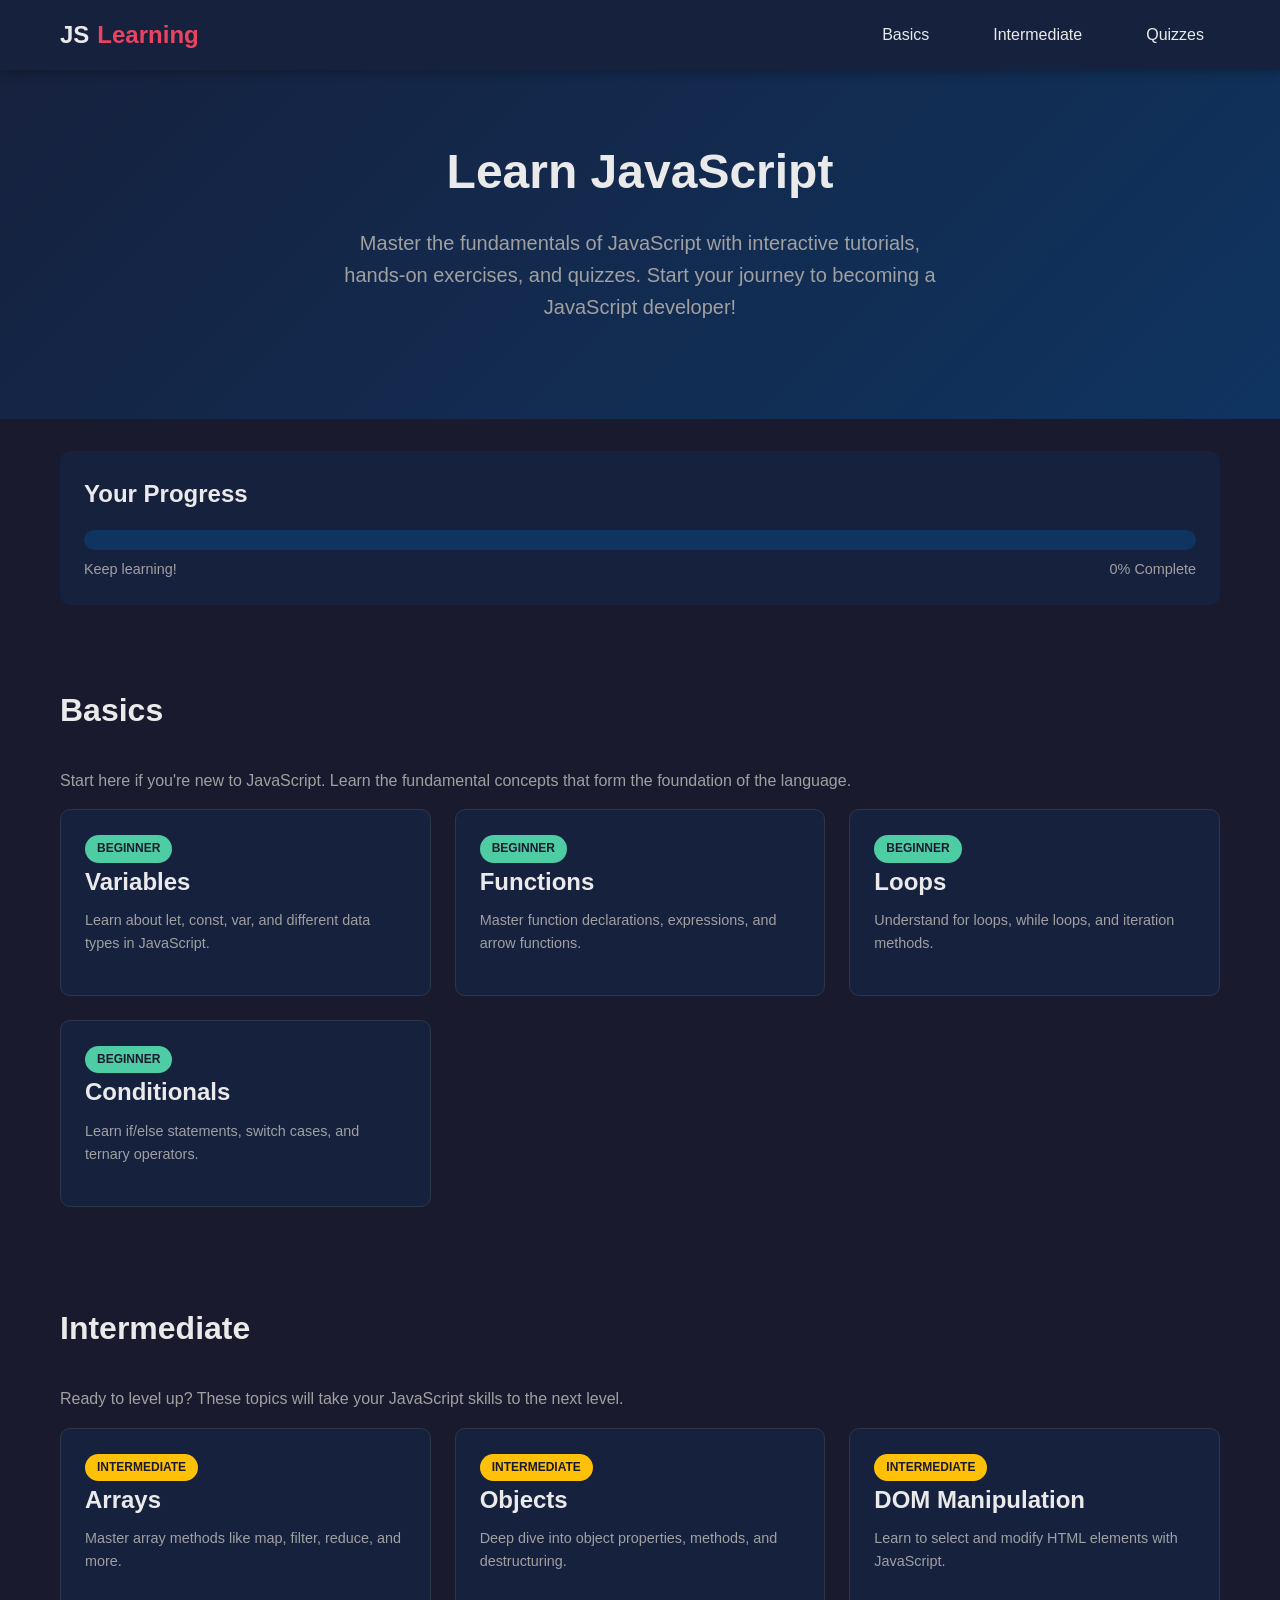
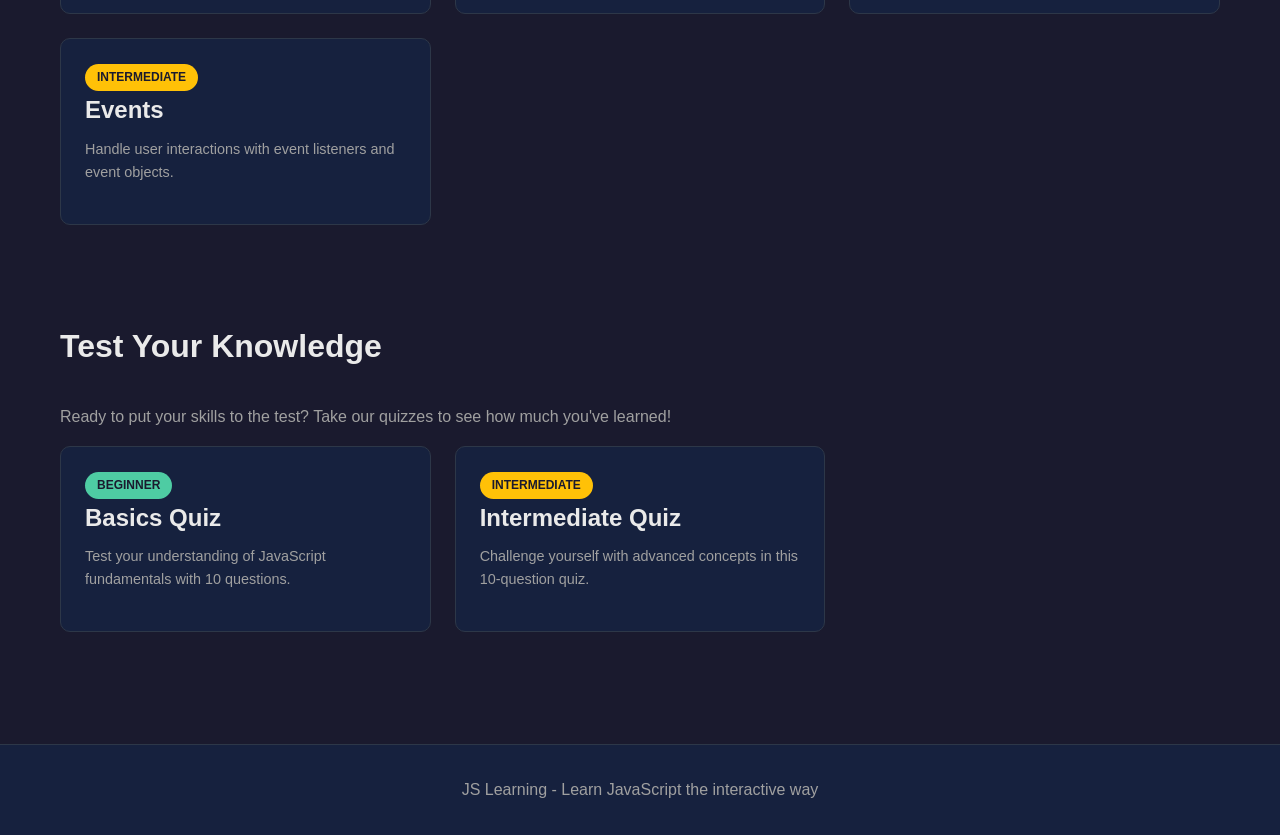
==== index.html @ 57582236 "Add JavaScript learning website with interactive tutorials and quizzes Features: - 8 lessons coverin" ====
<!DOCTYPE html>
<html lang="en">
<head>
    <meta charset="UTF-8">
    <meta name="viewport" content="width=device-width, initial-scale=1.0">
    <title>JS Learning - Master JavaScript Fundamentals</title>
    <link rel="stylesheet" href="css/styles.css">
</head>
<body>
    <header>
        <nav>
            <a href="index.html" class="logo">JS<span>Learning</span></a>
            <ul class="nav-links">
                <li><a href="#basics">Basics</a></li>
                <li><a href="#intermediate">Intermediate</a></li>
                <li><a href="#quizzes">Quizzes</a></li>
            </ul>
            <button class="mobile-menu">☰</button>
        </nav>
    </header>

    <main>
        <section class="hero">
            <div class="container">
                <h1>Learn JavaScript</h1>
                <p>Master the fundamentals of JavaScript with interactive tutorials, hands-on exercises, and quizzes. Start your journey to becoming a JavaScript developer!</p>
            </div>
        </section>

        <div class="container">
            <div class="progress-container">
                <h3>Your Progress</h3>
                <div class="progress-bar">
                    <div class="progress-fill" style="width: 0%"></div>
                </div>
                <div class="progress-text">
                    <span>Keep learning!</span>
                    <span>0% Complete</span>
                </div>
            </div>

            <section id="basics" class="topics-section">
                <h2>Basics</h2>
                <p>Start here if you're new to JavaScript. Learn the fundamental concepts that form the foundation of the language.</p>
                <div class="topics-grid">
                    <a href="lessons/basics/variables.html" class="topic-card" data-lesson="variables">
                        <span class="difficulty beginner">Beginner</span>
                        <h3>Variables</h3>
                        <p>Learn about let, const, var, and different data types in JavaScript.</p>
                    </a>
                    <a href="lessons/basics/functions.html" class="topic-card" data-lesson="functions">
                        <span class="difficulty beginner">Beginner</span>
                        <h3>Functions</h3>
                        <p>Master function declarations, expressions, and arrow functions.</p>
                    </a>
                    <a href="lessons/basics/loops.html" class="topic-card" data-lesson="loops">
                        <span class="difficulty beginner">Beginner</span>
                        <h3>Loops</h3>
                        <p>Understand for loops, while loops, and iteration methods.</p>
                    </a>
                    <a href="lessons/basics/conditionals.html" class="topic-card" data-lesson="conditionals">
                        <span class="difficulty beginner">Beginner</span>
                        <h3>Conditionals</h3>
                        <p>Learn if/else statements, switch cases, and ternary operators.</p>
                    </a>
                </div>
            </section>

            <section id="intermediate" class="topics-section">
                <h2>Intermediate</h2>
                <p>Ready to level up? These topics will take your JavaScript skills to the next level.</p>
                <div class="topics-grid">
                    <a href="lessons/intermediate/arrays.html" class="topic-card" data-lesson="arrays">
                        <span class="difficulty intermediate">Intermediate</span>
                        <h3>Arrays</h3>
                        <p>Master array methods like map, filter, reduce, and more.</p>
                    </a>
                    <a href="lessons/intermediate/objects.html" class="topic-card" data-lesson="objects">
                        <span class="difficulty intermediate">Intermediate</span>
                        <h3>Objects</h3>
                        <p>Deep dive into object properties, methods, and destructuring.</p>
                    </a>
                    <a href="lessons/intermediate/dom.html" class="topic-card" data-lesson="dom">
                        <span class="difficulty intermediate">Intermediate</span>
                        <h3>DOM Manipulation</h3>
                        <p>Learn to select and modify HTML elements with JavaScript.</p>
                    </a>
                    <a href="lessons/intermediate/events.html" class="topic-card" data-lesson="events">
                        <span class="difficulty intermediate">Intermediate</span>
                        <h3>Events</h3>
                        <p>Handle user interactions with event listeners and event objects.</p>
                    </a>
                </div>
            </section>

            <section id="quizzes" class="topics-section">
                <h2>Test Your Knowledge</h2>
                <p>Ready to put your skills to the test? Take our quizzes to see how much you've learned!</p>
                <div class="topics-grid">
                    <a href="lessons/quizzes/basics-quiz.html" class="topic-card" data-lesson="basics-quiz">
                        <span class="difficulty beginner">Beginner</span>
                        <h3>Basics Quiz</h3>
                        <p>Test your understanding of JavaScript fundamentals with 10 questions.</p>
                    </a>
                    <a href="lessons/quizzes/intermediate-quiz.html" class="topic-card" data-lesson="intermediate-quiz">
                        <span class="difficulty intermediate">Intermediate</span>
                        <h3>Intermediate Quiz</h3>
                        <p>Challenge yourself with advanced concepts in this 10-question quiz.</p>
                    </a>
                </div>
            </section>
        </div>
    </main>

    <footer>
        <div class="container">
            <p>JS Learning - Learn JavaScript the interactive way</p>
        </div>
    </footer>

    <script src="js/main.js"></script>
</body>
</html>
---- css/styles.css ----
/* CSS Variables for theming */
:root {
    --bg-primary: #1a1a2e;
    --bg-secondary: #16213e;
    --bg-tertiary: #0f3460;
    --text-primary: #eaeaea;
    --text-secondary: #a0a0a0;
    --accent: #e94560;
    --accent-hover: #ff6b6b;
    --success: #4ecca3;
    --warning: #ffc107;
    --error: #ff4757;
    --code-bg: #0d1117;
    --border: #2d3748;
    --shadow: rgba(0, 0, 0, 0.3);
}

/* Reset and Base Styles */
* {
    margin: 0;
    padding: 0;
    box-sizing: border-box;
}

html {
    scroll-behavior: smooth;
}

body {
    font-family: 'Segoe UI', Tahoma, Geneva, Verdana, sans-serif;
    background-color: var(--bg-primary);
    color: var(--text-primary);
    line-height: 1.6;
    min-height: 100vh;
}

/* Typography */
h1, h2, h3, h4 {
    margin-bottom: 1rem;
    font-weight: 600;
}

h1 { font-size: 2.5rem; }
h2 { font-size: 2rem; }
h3 { font-size: 1.5rem; }
h4 { font-size: 1.25rem; }

p {
    margin-bottom: 1rem;
    color: var(--text-secondary);
}

a {
    color: var(--accent);
    text-decoration: none;
    transition: color 0.3s ease;
}

a:hover {
    color: var(--accent-hover);
}

/* Container */
.container {
    max-width: 1200px;
    margin: 0 auto;
    padding: 0 20px;
}

/* Header & Navigation */
header {
    background-color: var(--bg-secondary);
    padding: 1rem 0;
    position: sticky;
    top: 0;
    z-index: 1000;
    box-shadow: 0 2px 10px var(--shadow);
}

nav {
    display: flex;
    justify-content: space-between;
    align-items: center;
    max-width: 1200px;
    margin: 0 auto;
    padding: 0 20px;
}

.logo {
    font-size: 1.5rem;
    font-weight: 700;
    color: var(--text-primary);
    display: flex;
    align-items: center;
    gap: 0.5rem;
}

.logo span {
    color: var(--accent);
}

.nav-links {
    display: flex;
    list-style: none;
    gap: 2rem;
}

.nav-links a {
    color: var(--text-primary);
    font-weight: 500;
    padding: 0.5rem 1rem;
    border-radius: 5px;
    transition: background-color 0.3s ease;
}

.nav-links a:hover {
    background-color: var(--bg-tertiary);
}

.mobile-menu {
    display: none;
    background: none;
    border: none;
    color: var(--text-primary);
    font-size: 1.5rem;
    cursor: pointer;
}

/* Hero Section */
.hero {
    text-align: center;
    padding: 4rem 0;
    background: linear-gradient(135deg, var(--bg-secondary), var(--bg-tertiary));
}

.hero h1 {
    font-size: 3rem;
    margin-bottom: 1rem;
}

.hero p {
    font-size: 1.25rem;
    max-width: 600px;
    margin: 0 auto 2rem;
}

/* Progress Bar */
.progress-container {
    background-color: var(--bg-secondary);
    padding: 1.5rem;
    border-radius: 10px;
    margin: 2rem 0;
}

.progress-bar {
    background-color: var(--bg-tertiary);
    border-radius: 10px;
    height: 20px;
    overflow: hidden;
    margin-top: 0.5rem;
}

.progress-fill {
    background: linear-gradient(90deg, var(--accent), var(--accent-hover));
    height: 100%;
    border-radius: 10px;
    transition: width 0.5s ease;
}

.progress-text {
    display: flex;
    justify-content: space-between;
    margin-top: 0.5rem;
    font-size: 0.9rem;
    color: var(--text-secondary);
}

/* Topic Cards */
.topics-section {
    padding: 3rem 0;
}

.topics-section h2 {
    margin-bottom: 2rem;
}

.topics-grid {
    display: grid;
    grid-template-columns: repeat(auto-fill, minmax(280px, 1fr));
    gap: 1.5rem;
}

.topic-card {
    background-color: var(--bg-secondary);
    border-radius: 10px;
    padding: 1.5rem;
    transition: transform 0.3s ease, box-shadow 0.3s ease;
    border: 1px solid var(--border);
    position: relative;
    overflow: hidden;
}

.topic-card:hover {
    transform: translateY(-5px);
    box-shadow: 0 10px 30px var(--shadow);
}

.topic-card.completed::after {
    content: '✓';
    position: absolute;
    top: 10px;
    right: 10px;
    background-color: var(--success);
    color: white;
    width: 25px;
    height: 25px;
    border-radius: 50%;
    display: flex;
    align-items: center;
    justify-content: center;
    font-size: 0.8rem;
}

.topic-card h3 {
    color: var(--text-primary);
    margin-bottom: 0.5rem;
}

.topic-card p {
    font-size: 0.9rem;
    margin-bottom: 1rem;
}

.topic-card .difficulty {
    display: inline-block;
    padding: 0.25rem 0.75rem;
    border-radius: 15px;
    font-size: 0.75rem;
    font-weight: 600;
    text-transform: uppercase;
}

.difficulty.beginner {
    background-color: var(--success);
    color: var(--bg-primary);
}

.difficulty.intermediate {
    background-color: var(--warning);
    color: var(--bg-primary);
}

/* Lesson Content */
.lesson-container {
    max-width: 900px;
    margin: 0 auto;
    padding: 2rem 20px;
}

.lesson-header {
    margin-bottom: 2rem;
    padding-bottom: 1rem;
    border-bottom: 1px solid var(--border);
}

.lesson-header h1 {
    margin-bottom: 0.5rem;
}

.breadcrumb {
    color: var(--text-secondary);
    font-size: 0.9rem;
}

.breadcrumb a {
    color: var(--text-secondary);
}

.breadcrumb a:hover {
    color: var(--accent);
}

.lesson-content section {
    margin-bottom: 3rem;
}

.lesson-content h2 {
    color: var(--accent);
    margin-bottom: 1rem;
}

.lesson-content ul, .lesson-content ol {
    margin-left: 1.5rem;
    margin-bottom: 1rem;
    color: var(--text-secondary);
}

.lesson-content li {
    margin-bottom: 0.5rem;
}

/* Code Blocks */
.code-block {
    background-color: var(--code-bg);
    border-radius: 8px;
    margin: 1rem 0;
    overflow: hidden;
    border: 1px solid var(--border);
}

.code-header {
    background-color: var(--bg-tertiary);
    padding: 0.5rem 1rem;
    display: flex;
    justify-content: space-between;
    align-items: center;
    font-size: 0.85rem;
    color: var(--text-secondary);
}

.code-header .language {
    font-weight: 600;
}

pre {
    padding: 1rem;
    overflow-x: auto;
    font-family: 'Fira Code', 'Consolas', monospace;
    font-size: 0.9rem;
    line-height: 1.5;
}

code {
    font-family: 'Fira Code', 'Consolas', monospace;
}

/* Inline code */
p code, li code {
    background-color: var(--code-bg);
    padding: 0.2rem 0.5rem;
    border-radius: 4px;
    font-size: 0.85em;
    color: var(--accent);
}

/* Syntax Highlighting */
.keyword { color: #c678dd; }
.string { color: #98c379; }
.number { color: #d19a66; }
.comment { color: #5c6370; font-style: italic; }
.function { color: #61afef; }
.operator { color: #56b6c2; }
.variable { color: #e06c75; }
.property { color: #e5c07b; }

/* Interactive Code Editor */
.code-editor {
    background-color: var(--code-bg);
    border-radius: 8px;
    margin: 1.5rem 0;
    border: 1px solid var(--border);
    overflow: hidden;
}

.editor-header {
    background-color: var(--bg-tertiary);
    padding: 0.75rem 1rem;
    display: flex;
    justify-content: space-between;
    align-items: center;
}

.editor-header span {
    font-weight: 600;
    color: var(--text-secondary);
}

.editor-textarea {
    width: 100%;
    min-height: 150px;
    padding: 1rem;
    background-color: var(--code-bg);
    color: var(--text-primary);
    border: none;
    font-family: 'Fira Code', 'Consolas', monospace;
    font-size: 0.9rem;
    line-height: 1.5;
    resize: vertical;
    outline: none;
}

.editor-textarea:focus {
    box-shadow: inset 0 0 0 2px var(--accent);
}

.editor-output {
    border-top: 1px solid var(--border);
    padding: 1rem;
    background-color: #0a0e14;
    min-height: 60px;
    font-family: 'Fira Code', 'Consolas', monospace;
    font-size: 0.85rem;
}

.output-label {
    color: var(--text-secondary);
    font-size: 0.75rem;
    text-transform: uppercase;
    margin-bottom: 0.5rem;
}

.output-content {
    color: var(--success);
    white-space: pre-wrap;
}

.output-content.error {
    color: var(--error);
}

/* Buttons */
.btn {
    display: inline-block;
    padding: 0.75rem 1.5rem;
    border: none;
    border-radius: 5px;
    font-size: 1rem;
    font-weight: 600;
    cursor: pointer;
    transition: all 0.3s ease;
    text-align: center;
}

.btn-primary {
    background-color: var(--accent);
    color: white;
}

.btn-primary:hover {
    background-color: var(--accent-hover);
}

.btn-secondary {
    background-color: var(--bg-tertiary);
    color: var(--text-primary);
}

.btn-secondary:hover {
    background-color: var(--border);
}

.btn-success {
    background-color: var(--success);
    color: var(--bg-primary);
}

.btn-success:hover {
    background-color: #3db892;
}

.btn-small {
    padding: 0.5rem 1rem;
    font-size: 0.85rem;
}

/* Challenge Box */
.challenge-box {
    background-color: var(--bg-tertiary);
    border-left: 4px solid var(--accent);
    border-radius: 0 8px 8px 0;
    padding: 1.5rem;
    margin: 2rem 0;
}

.challenge-box h4 {
    color: var(--accent);
    margin-bottom: 0.5rem;
}

/* Info Box */
.info-box {
    background-color: var(--bg-secondary);
    border-left: 4px solid var(--success);
    border-radius: 0 8px 8px 0;
    padding: 1rem 1.5rem;
    margin: 1rem 0;
}

.info-box.warning {
    border-left-color: var(--warning);
}

/* Lesson Navigation */
.lesson-nav {
    display: flex;
    justify-content: space-between;
    margin-top: 3rem;
    padding-top: 2rem;
    border-top: 1px solid var(--border);
}

.lesson-nav a {
    display: flex;
    align-items: center;
    gap: 0.5rem;
    padding: 0.75rem 1.5rem;
    background-color: var(--bg-secondary);
    border-radius: 5px;
    transition: background-color 0.3s ease;
}

.lesson-nav a:hover {
    background-color: var(--bg-tertiary);
}

.lesson-nav .next {
    margin-left: auto;
}

/* Quiz Styles */
.quiz-container {
    max-width: 800px;
    margin: 0 auto;
    padding: 2rem 20px;
}

.quiz-header {
    text-align: center;
    margin-bottom: 2rem;
}

.quiz-progress {
    display: flex;
    justify-content: center;
    gap: 0.5rem;
    margin-bottom: 2rem;
}

.quiz-progress .dot {
    width: 12px;
    height: 12px;
    border-radius: 50%;
    background-color: var(--bg-tertiary);
    transition: background-color 0.3s ease;
}

.quiz-progress .dot.active {
    background-color: var(--accent);
}

.quiz-progress .dot.correct {
    background-color: var(--success);
}

.quiz-progress .dot.incorrect {
    background-color: var(--error);
}

.question-card {
    background-color: var(--bg-secondary);
    border-radius: 10px;
    padding: 2rem;
    margin-bottom: 1.5rem;
}

.question-number {
    color: var(--accent);
    font-size: 0.9rem;
    margin-bottom: 0.5rem;
}

.question-text {
    font-size: 1.25rem;
    margin-bottom: 1.5rem;
    color: var(--text-primary);
}

.options-list {
    list-style: none;
}

.option {
    background-color: var(--bg-tertiary);
    border: 2px solid var(--border);
    border-radius: 8px;
    padding: 1rem 1.5rem;
    margin-bottom: 0.75rem;
    cursor: pointer;
    transition: all 0.3s ease;
    display: flex;
    align-items: center;
    gap: 1rem;
}

.option:hover {
    border-color: var(--accent);
}

.option.selected {
    border-color: var(--accent);
    background-color: rgba(233, 69, 96, 0.1);
}

.option.correct {
    border-color: var(--success);
    background-color: rgba(78, 204, 163, 0.1);
}

.option.incorrect {
    border-color: var(--error);
    background-color: rgba(255, 71, 87, 0.1);
}

.option-marker {
    width: 30px;
    height: 30px;
    border-radius: 50%;
    background-color: var(--bg-secondary);
    display: flex;
    align-items: center;
    justify-content: center;
    font-weight: 600;
    flex-shrink: 0;
}

.feedback {
    padding: 1rem;
    border-radius: 8px;
    margin-top: 1rem;
    display: none;
}

.feedback.show {
    display: block;
}

.feedback.correct {
    background-color: rgba(78, 204, 163, 0.1);
    border: 1px solid var(--success);
    color: var(--success);
}

.feedback.incorrect {
    background-color: rgba(255, 71, 87, 0.1);
    border: 1px solid var(--error);
    color: var(--error);
}

.quiz-actions {
    display: flex;
    justify-content: center;
    gap: 1rem;
    margin-top: 1.5rem;
}

/* Results */
.results-container {
    text-align: center;
    padding: 3rem;
    background-color: var(--bg-secondary);
    border-radius: 10px;
}

.results-score {
    font-size: 4rem;
    font-weight: 700;
    color: var(--accent);
    margin-bottom: 1rem;
}

.results-message {
    font-size: 1.5rem;
    margin-bottom: 2rem;
}

/* Footer */
footer {
    background-color: var(--bg-secondary);
    padding: 2rem 0;
    margin-top: 4rem;
    text-align: center;
    border-top: 1px solid var(--border);
}

footer p {
    color: var(--text-secondary);
    margin: 0;
}

/* Responsive Design */
@media (max-width: 768px) {
    .nav-links {
        display: none;
        position: absolute;
        top: 100%;
        left: 0;
        right: 0;
        background-color: var(--bg-secondary);
        flex-direction: column;
        padding: 1rem;
        gap: 0.5rem;
    }

    .nav-links.active {
        display: flex;
    }

    .mobile-menu {
        display: block;
    }

    .hero h1 {
        font-size: 2rem;
    }

    .hero p {
        font-size: 1rem;
    }

    .topics-grid {
        grid-template-columns: 1fr;
    }

    .lesson-nav {
        flex-direction: column;
        gap: 1rem;
    }

    .lesson-nav a {
        justify-content: center;
    }

    h1 { font-size: 2rem; }
    h2 { font-size: 1.5rem; }
}

@media (max-width: 480px) {
    .container {
        padding: 0 15px;
    }

    .question-card {
        padding: 1.5rem;
    }

    .option {
        padding: 0.75rem 1rem;
    }
}

/* Animations */
@keyframes fadeIn {
    from { opacity: 0; transform: translateY(10px); }
    to { opacity: 1; transform: translateY(0); }
}

.fade-in {
    animation: fadeIn 0.3s ease forwards;
}

/* Mark Complete Button */
.mark-complete {
    display: flex;
    justify-content: center;
    margin: 2rem 0;
}

.mark-complete .btn {
    display: flex;
    align-items: center;
    gap: 0.5rem;
}

/* Complete Status */
.complete-status {
    display: flex;
    align-items: center;
    justify-content: center;
    gap: 0.5rem;
    color: var(--success);
    font-weight: 600;
    margin: 2rem 0;
}
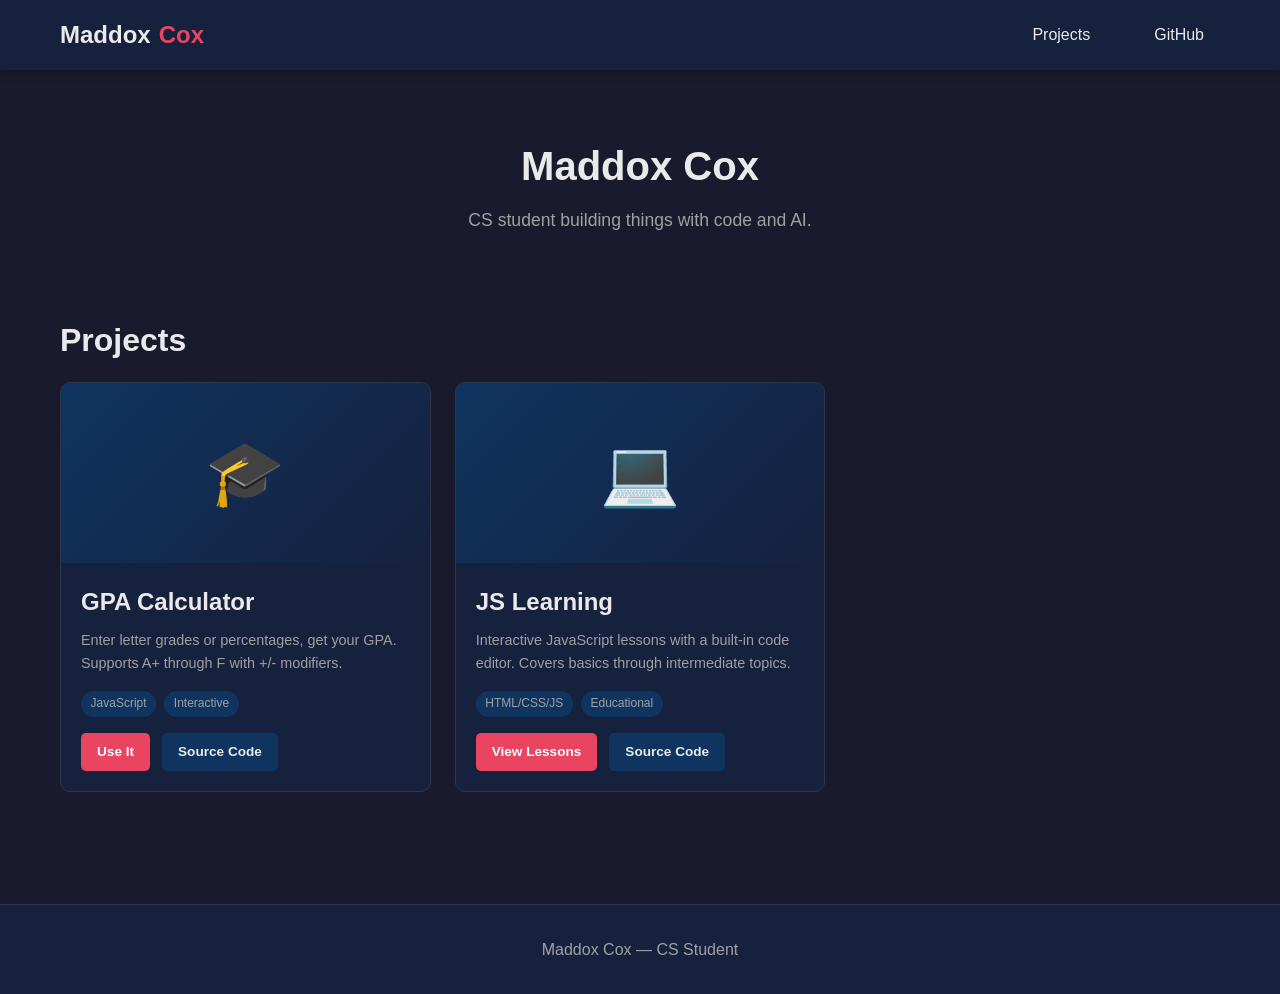
==== commit 2c69e42f: "Redesign site as project directory with interactive GPA calculator Replace JS Learning homepage with" ====
--- a/index.html
+++ b/index.html
@@ -3,118 +3,162 @@
 <head>
     <meta charset="UTF-8">
     <meta name="viewport" content="width=device-width, initial-scale=1.0">
-    <title>JS Learning - Master JavaScript Fundamentals</title>
+    <title>Maddox Cox — Projects</title>
     <link rel="stylesheet" href="css/styles.css">
+    <style>
+        .projects-section {
+            padding: 3rem 0;
+        }
+
+        .projects-grid {
+            display: grid;
+            grid-template-columns: repeat(auto-fill, minmax(300px, 1fr));
+            gap: 1.5rem;
+        }
+
+        .project-card {
+            background-color: var(--bg-secondary);
+            border-radius: 10px;
+            border: 1px solid var(--border);
+            overflow: hidden;
+            transition: transform 0.3s ease, box-shadow 0.3s ease;
+        }
+
+        .project-card:hover {
+            transform: translateY(-5px);
+            box-shadow: 0 10px 30px var(--shadow);
+        }
+
+        .project-card .preview {
+            height: 180px;
+            display: flex;
+            align-items: center;
+            justify-content: center;
+            font-size: 4rem;
+            background: linear-gradient(135deg, var(--bg-tertiary), var(--bg-secondary));
+        }
+
+        .project-card .details {
+            padding: 1.25rem;
+        }
+
+        .project-card .details h3 {
+            margin-bottom: 0.5rem;
+            color: var(--text-primary);
+        }
+
+        .project-card .details p {
+            font-size: 0.9rem;
+            margin-bottom: 1rem;
+        }
+
+        .project-card .tags {
+            display: flex;
+            flex-wrap: wrap;
+            gap: 0.5rem;
+            margin-bottom: 1rem;
+        }
+
+        .project-card .tag {
+            font-size: 0.75rem;
+            padding: 0.2rem 0.6rem;
+            border-radius: 15px;
+            background-color: var(--bg-tertiary);
+            color: var(--text-secondary);
+        }
+
+        .project-card .links {
+            display: flex;
+            gap: 0.75rem;
+        }
+
+        .project-card .links a {
+            font-size: 0.85rem;
+            font-weight: 600;
+        }
+
+        .portfolio-hero {
+            text-align: center;
+            padding: 4rem 0 2rem;
+        }
+
+        .portfolio-hero h1 {
+            font-size: 2.5rem;
+            margin-bottom: 0.5rem;
+        }
+
+        .portfolio-hero p {
+            font-size: 1.1rem;
+            max-width: 500px;
+            margin: 0 auto;
+        }
+    </style>
 </head>
 <body>
     <header>
         <nav>
-            <a href="index.html" class="logo">JS<span>Learning</span></a>
+            <a href="index.html" class="logo">Maddox<span>Cox</span></a>
             <ul class="nav-links">
-                <li><a href="#basics">Basics</a></li>
-                <li><a href="#intermediate">Intermediate</a></li>
-                <li><a href="#quizzes">Quizzes</a></li>
+                <li><a href="#projects">Projects</a></li>
+                <li><a href="https://github.com/maddoxcox" target="_blank">GitHub</a></li>
             </ul>
             <button class="mobile-menu">☰</button>
         </nav>
     </header>
 
     <main>
-        <section class="hero">
+        <section class="portfolio-hero">
             <div class="container">
-                <h1>Learn JavaScript</h1>
-                <p>Master the fundamentals of JavaScript with interactive tutorials, hands-on exercises, and quizzes. Start your journey to becoming a JavaScript developer!</p>
+                <h1>Maddox Cox</h1>
+                <p>CS student building things with code and AI.</p>
             </div>
         </section>
 
-        <div class="container">
-            <div class="progress-container">
-                <h3>Your Progress</h3>
-                <div class="progress-bar">
-                    <div class="progress-fill" style="width: 0%"></div>
-                </div>
-                <div class="progress-text">
-                    <span>Keep learning!</span>
-                    <span>0% Complete</span>
+        <section id="projects" class="projects-section">
+            <div class="container">
+                <h2>Projects</h2>
+                <div class="projects-grid">
+
+                    <div class="project-card">
+                        <div class="preview">🎓</div>
+                        <div class="details">
+                            <h3>GPA Calculator</h3>
+                            <p>Enter letter grades or percentages, get your GPA. Supports A+ through F with +/- modifiers.</p>
+                            <div class="tags">
+                                <span class="tag">JavaScript</span>
+                                <span class="tag">Interactive</span>
+                            </div>
+                            <div class="links">
+                                <a href="projects/gpa-calculator/index.html" class="btn btn-small btn-primary">Use It</a>
+                                <a href="https://github.com/maddoxcox/ai-club-learning/blob/main/month-1-foundations/day-01-error-handler/grade_calculator.py" target="_blank" class="btn btn-small btn-secondary">Source Code</a>
+                            </div>
+                        </div>
+                    </div>
+
+                    <div class="project-card">
+                        <div class="preview">💻</div>
+                        <div class="details">
+                            <h3>JS Learning</h3>
+                            <p>Interactive JavaScript lessons with a built-in code editor. Covers basics through intermediate topics.</p>
+                            <div class="tags">
+                                <span class="tag">HTML/CSS/JS</span>
+                                <span class="tag">Educational</span>
+                            </div>
+                            <div class="links">
+                                <a href="lessons/basics/variables.html" class="btn btn-small btn-primary">View Lessons</a>
+                                <a href="https://github.com/maddoxcox/claudetest1" target="_blank" class="btn btn-small btn-secondary">Source Code</a>
+                            </div>
+                        </div>
+                    </div>
+
                 </div>
             </div>
-
-            <section id="basics" class="topics-section">
-                <h2>Basics</h2>
-                <p>Start here if you're new to JavaScript. Learn the fundamental concepts that form the foundation of the language.</p>
-                <div class="topics-grid">
-                    <a href="lessons/basics/variables.html" class="topic-card" data-lesson="variables">
-                        <span class="difficulty beginner">Beginner</span>
-                        <h3>Variables</h3>
-                        <p>Learn about let, const, var, and different data types in JavaScript.</p>
-                    </a>
-                    <a href="lessons/basics/functions.html" class="topic-card" data-lesson="functions">
-                        <span class="difficulty beginner">Beginner</span>
-                        <h3>Functions</h3>
-                        <p>Master function declarations, expressions, and arrow functions.</p>
-                    </a>
-                    <a href="lessons/basics/loops.html" class="topic-card" data-lesson="loops">
-                        <span class="difficulty beginner">Beginner</span>
-                        <h3>Loops</h3>
-                        <p>Understand for loops, while loops, and iteration methods.</p>
-                    </a>
-                    <a href="lessons/basics/conditionals.html" class="topic-card" data-lesson="conditionals">
-                        <span class="difficulty beginner">Beginner</span>
-                        <h3>Conditionals</h3>
-                        <p>Learn if/else statements, switch cases, and ternary operators.</p>
-                    </a>
-                </div>
-            </section>
-
-            <section id="intermediate" class="topics-section">
-                <h2>Intermediate</h2>
-                <p>Ready to level up? These topics will take your JavaScript skills to the next level.</p>
-                <div class="topics-grid">
-                    <a href="lessons/intermediate/arrays.html" class="topic-card" data-lesson="arrays">
-                        <span class="difficulty intermediate">Intermediate</span>
-                        <h3>Arrays</h3>
-                        <p>Master array methods like map, filter, reduce, and more.</p>
-                    </a>
-                    <a href="lessons/intermediate/objects.html" class="topic-card" data-lesson="objects">
-                        <span class="difficulty intermediate">Intermediate</span>
-                        <h3>Objects</h3>
-                        <p>Deep dive into object properties, methods, and destructuring.</p>
-                    </a>
-                    <a href="lessons/intermediate/dom.html" class="topic-card" data-lesson="dom">
-                        <span class="difficulty intermediate">Intermediate</span>
-                        <h3>DOM Manipulation</h3>
-                        <p>Learn to select and modify HTML elements with JavaScript.</p>
-                    </a>
-                    <a href="lessons/intermediate/events.html" class="topic-card" data-lesson="events">
-                        <span class="difficulty intermediate">Intermediate</span>
-                        <h3>Events</h3>
-                        <p>Handle user interactions with event listeners and event objects.</p>
-                    </a>
-                </div>
-            </section>
-
-            <section id="quizzes" class="topics-section">
-                <h2>Test Your Knowledge</h2>
-                <p>Ready to put your skills to the test? Take our quizzes to see how much you've learned!</p>
-                <div class="topics-grid">
-                    <a href="lessons/quizzes/basics-quiz.html" class="topic-card" data-lesson="basics-quiz">
-                        <span class="difficulty beginner">Beginner</span>
-                        <h3>Basics Quiz</h3>
-                        <p>Test your understanding of JavaScript fundamentals with 10 questions.</p>
-                    </a>
-                    <a href="lessons/quizzes/intermediate-quiz.html" class="topic-card" data-lesson="intermediate-quiz">
-                        <span class="difficulty intermediate">Intermediate</span>
-                        <h3>Intermediate Quiz</h3>
-                        <p>Challenge yourself with advanced concepts in this 10-question quiz.</p>
-                    </a>
-                </div>
-            </section>
-        </div>
+        </section>
     </main>
 
     <footer>
         <div class="container">
-            <p>JS Learning - Learn JavaScript the interactive way</p>
+            <p>Maddox Cox — CS Student</p>
         </div>
     </footer>
 
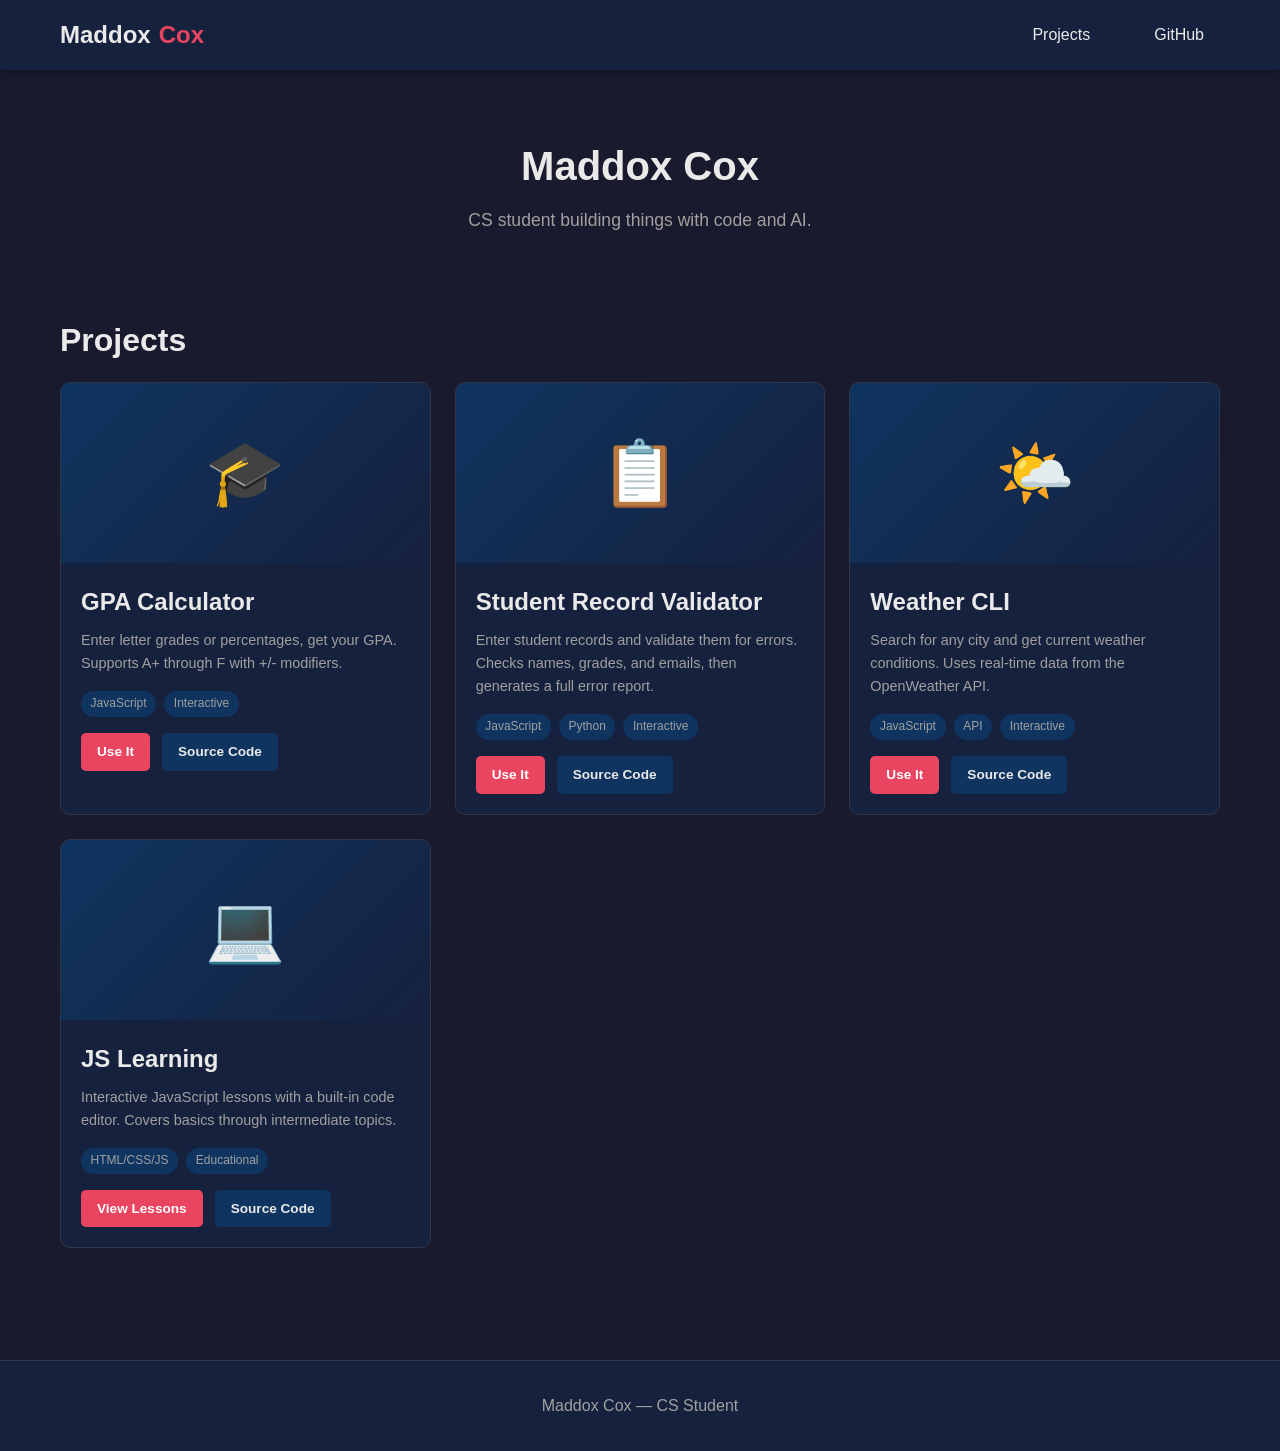
==== commit cc5d54d8: "Add Weather CLI interactive project to portfolio Terminal-styled weather lookup using OpenWeather AP" ====
--- a/index.html
+++ b/index.html
@@ -136,6 +136,40 @@
                     </div>
 
                     <div class="project-card">
+                        <div class="preview">📋</div>
+                        <div class="details">
+                            <h3>Student Record Validator</h3>
+                            <p>Enter student records and validate them for errors. Checks names, grades, and emails, then generates a full error report.</p>
+                            <div class="tags">
+                                <span class="tag">JavaScript</span>
+                                <span class="tag">Python</span>
+                                <span class="tag">Interactive</span>
+                            </div>
+                            <div class="links">
+                                <a href="projects/record-validator/index.html" class="btn btn-small btn-primary">Use It</a>
+                                <a href="https://github.com/maddoxcox/ai-club-learning/blob/main/month-1-foundations/day-02-record-validator/student_validator.py" target="_blank" class="btn btn-small btn-secondary">Source Code</a>
+                            </div>
+                        </div>
+                    </div>
+
+                    <div class="project-card">
+                        <div class="preview">🌤️</div>
+                        <div class="details">
+                            <h3>Weather CLI</h3>
+                            <p>Search for any city and get current weather conditions. Uses real-time data from the OpenWeather API.</p>
+                            <div class="tags">
+                                <span class="tag">JavaScript</span>
+                                <span class="tag">API</span>
+                                <span class="tag">Interactive</span>
+                            </div>
+                            <div class="links">
+                                <a href="projects/weather-cli/index.html" class="btn btn-small btn-primary">Use It</a>
+                                <a href="https://github.com/maddoxcox/ai-club-learning/blob/main/month-1-foundations/day-03-weather-cli/weather.py" target="_blank" class="btn btn-small btn-secondary">Source Code</a>
+                            </div>
+                        </div>
+                    </div>
+
+                    <div class="project-card">
                         <div class="preview">💻</div>
                         <div class="details">
                             <h3>JS Learning</h3>
